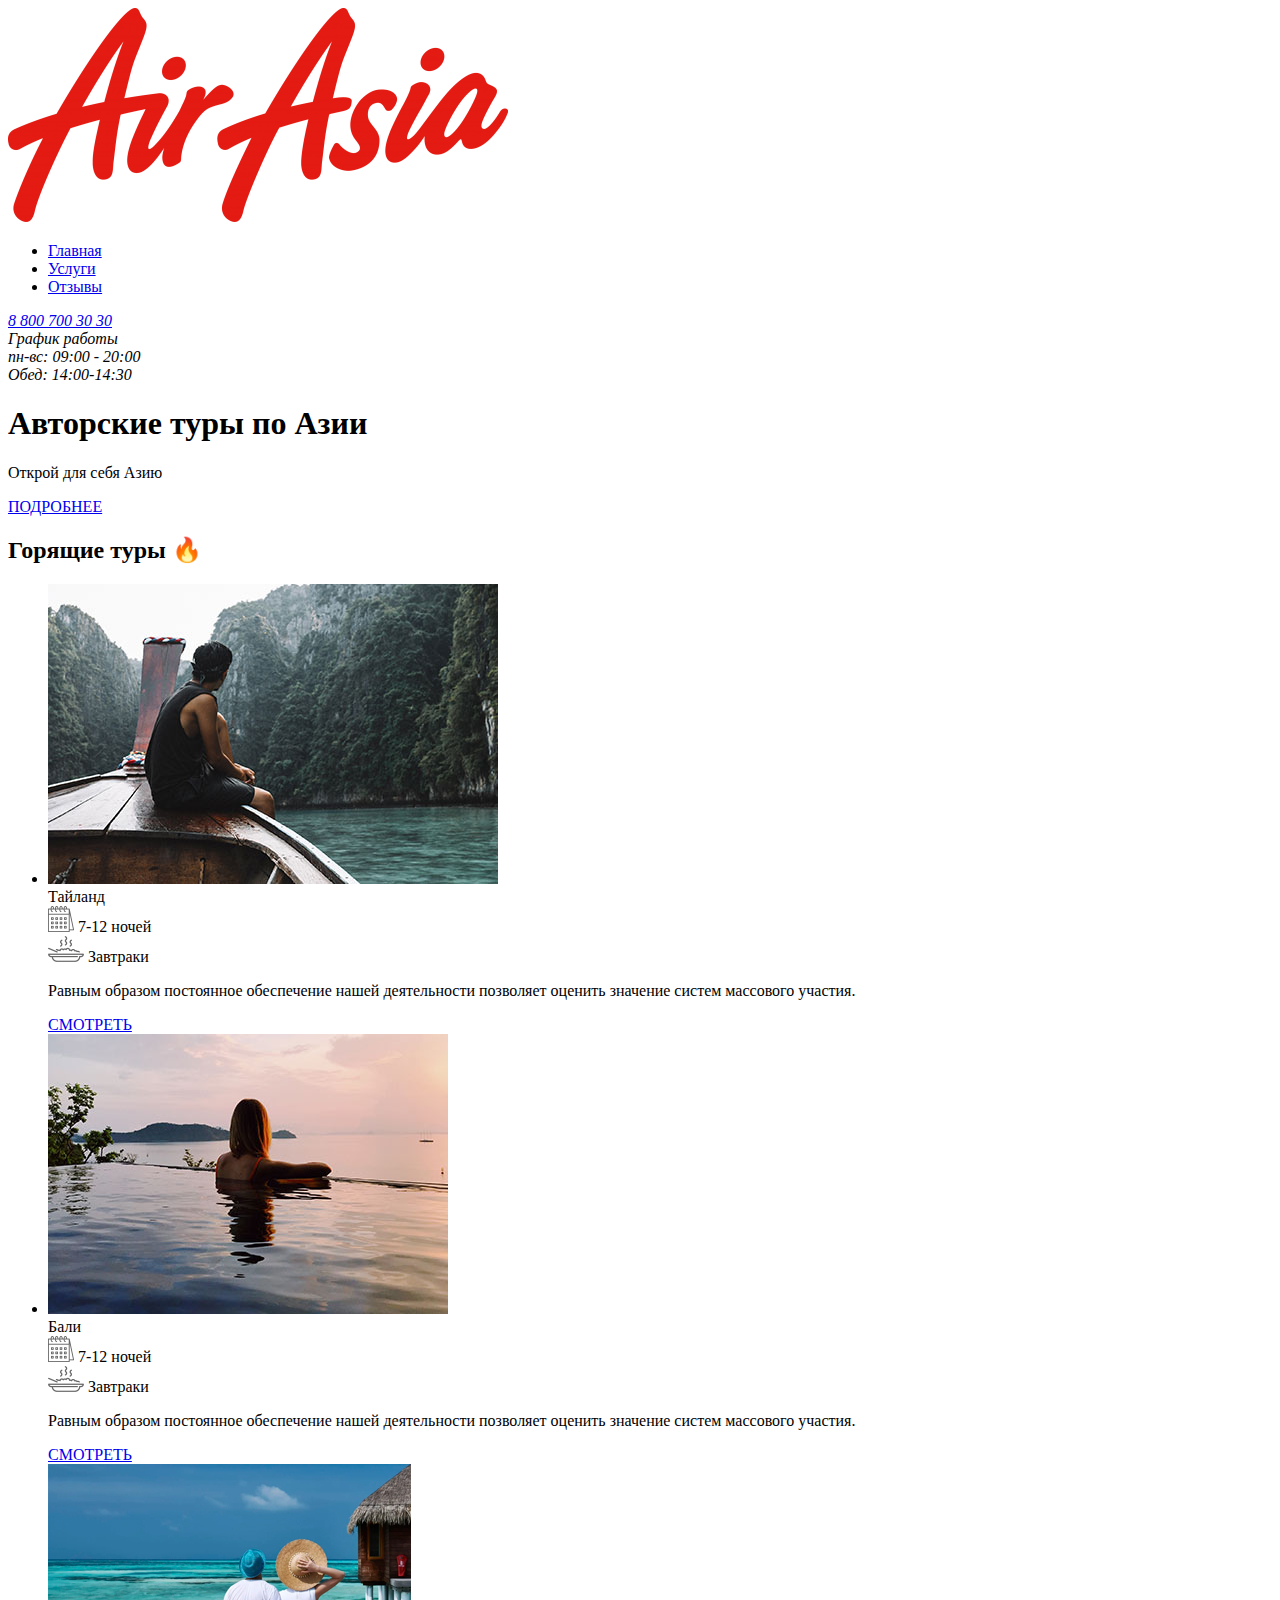
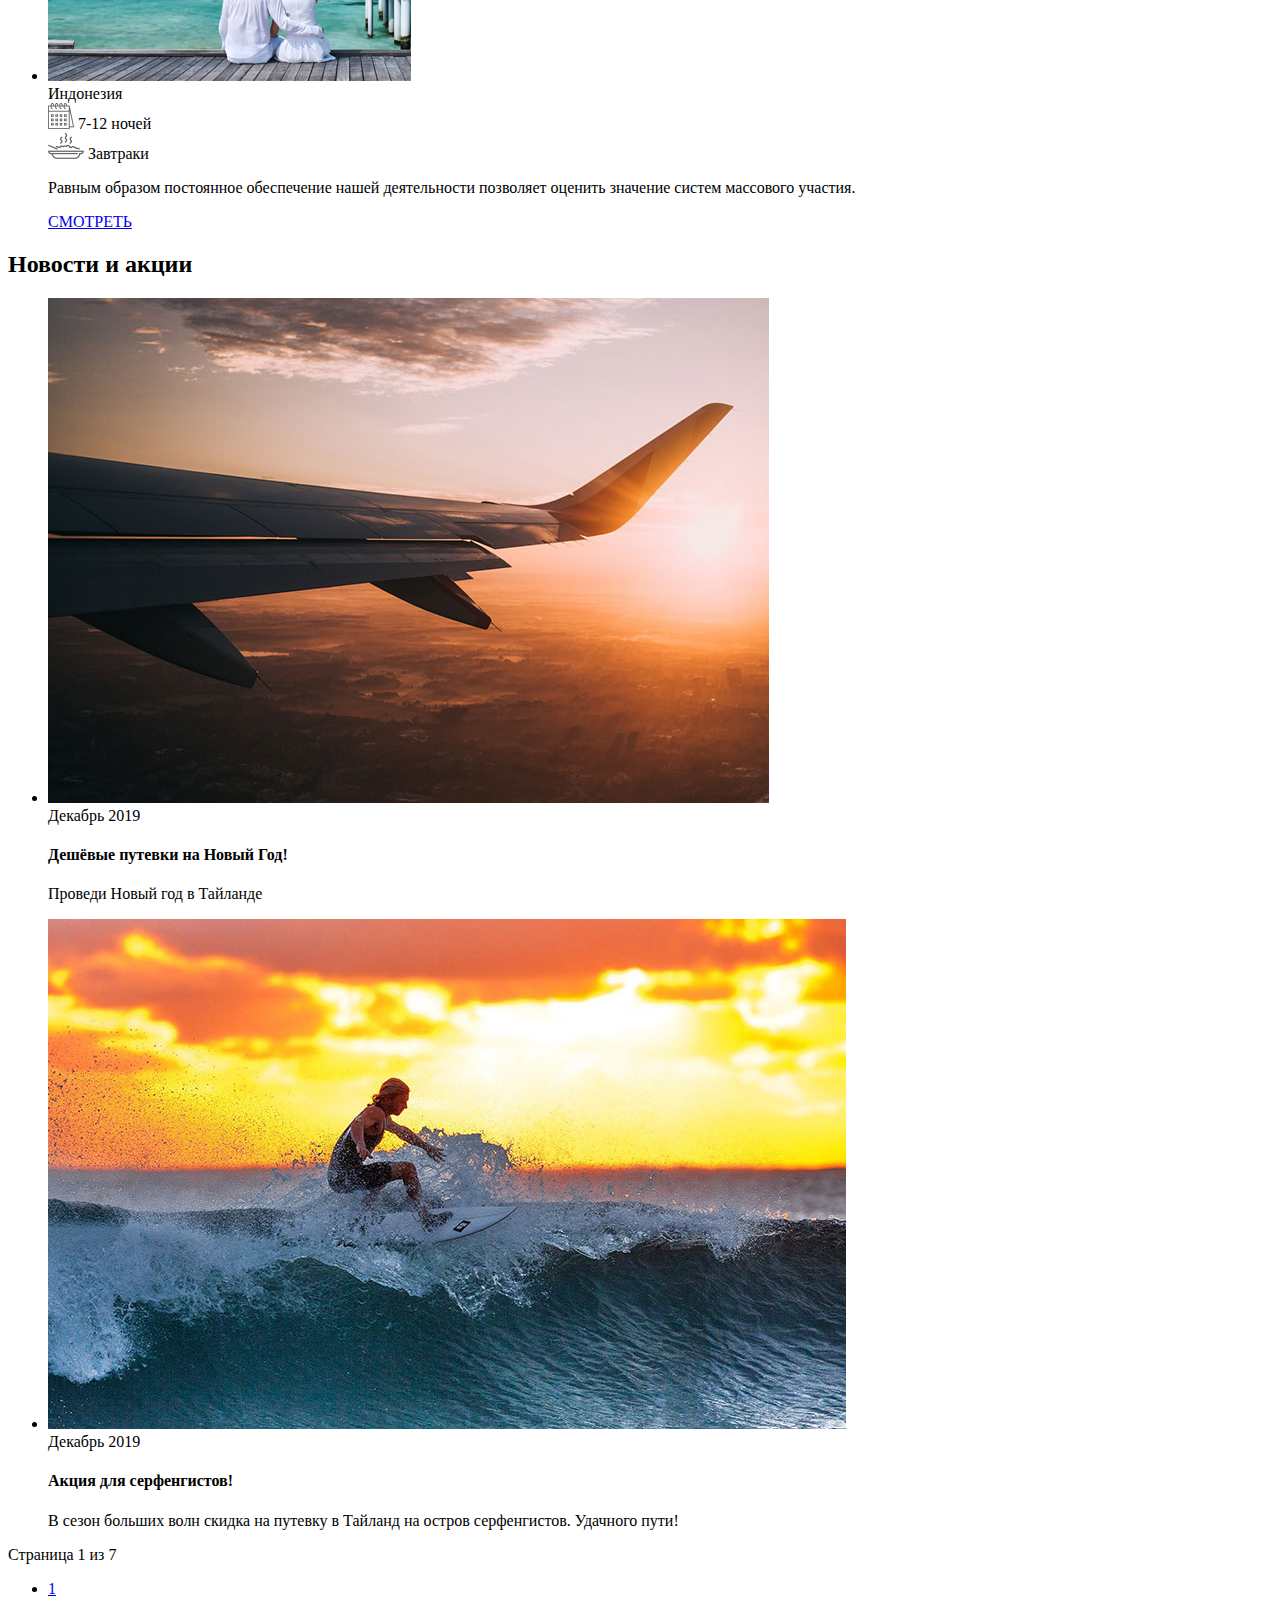
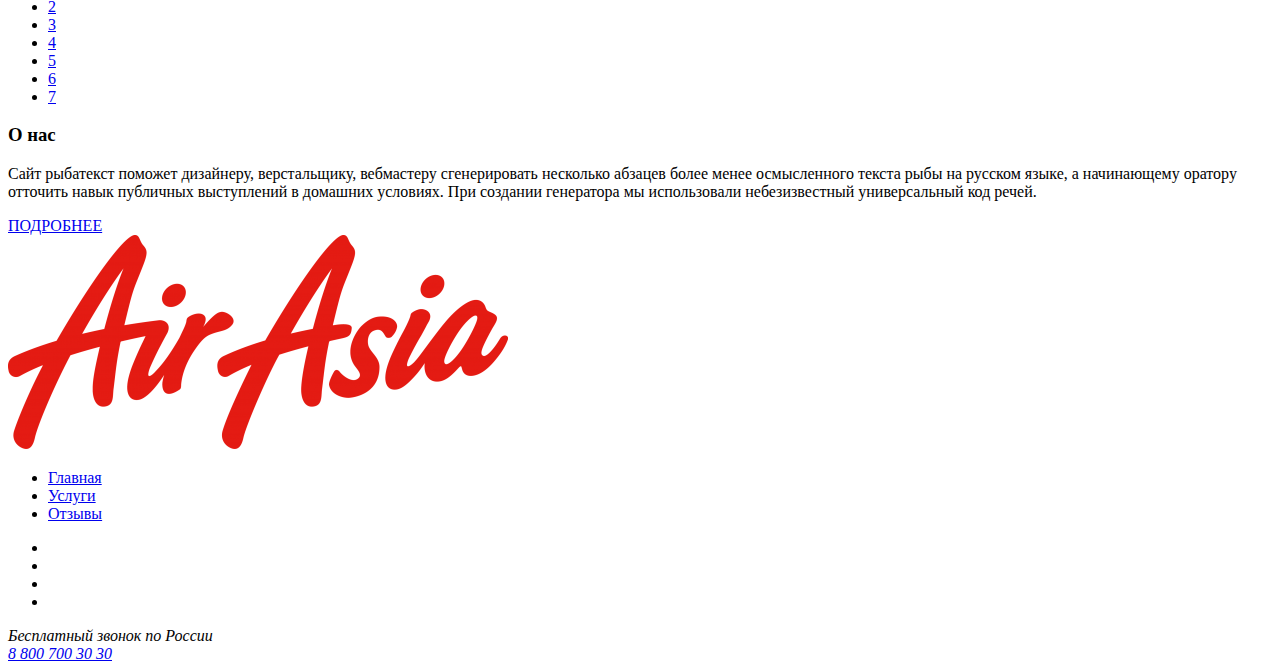
==== home.html @ acb0463f "Update and rename index.html to home.html" ====
<!DOCTYPE html>
<html lang="ru">
<head>
  <meta charset="UTF-8">
  <meta name="viewport" content="width=1200, initial-scale=1.0">
  <link rel="stylesheet" href="./layout/home.css">
  <title>Air Asia</title>
</head>
<body>
    <div class="wrapper">
      <div class="container">
        <header class="header">
          <div class="header__col">
            <a href="./home.html" class="logo">
            <img src="./images/Air_Asia-logo.png" alt="Air Asia logo" class="logo__pic">
          </a>
          <nav class="menu">
            <ul class="menu__list">
              <li class="menu__item menu__item--active"><a href="./home.html" class="menu__link">Главная</a></li>
              <li class="menu__item"><a href="./services.html" class="menu__link">Услуги</a></li>
              <li class="menu__item"><a href="./reviews.html" class="menu__link">Отзывы</a></li>
            </ul>
          </nav>
          </div>
          

          <div class="header__col header__col--align--right">
            <address class="contacts">
                        <a href="tel:+78007003030" class="contacts__phone">8 800 700 30 30</a>
                         <div class="hover__menu">
                          <div class="contacts__dropdown-title">График работы</div>
                          <div class="hover__hours">
                            <div class="hover__hours-triangle"></div>
                            <div class="hover__hours-content">
                              <div class="hours__top">пн-вс: 09:00 - 20:00</div>
                              <div class="hours__bottom">Обед: 14:00-14:30</div>
                            </div>
                          </div>
                          </div>
            </address>
           
           
          </div>
          
        </header>
        
      

        <div class="page-content">
          <div class="jumb__container">
              <div class="jumb">
                <div class="jumb__image">
                  <h1 class="jumb__image-title">Авторские туры по Азии</h1>
                  <p class="jumb__image-text">Открой для себя Азию</p>
                  <a href="#" class="btn">ПОДРОБНЕЕ</a>
                </div>
              </div>
            </div>
          </div>
            
            <main class="main-content">
            <div class="section">
              <section class="section__tours">
                <h2 class="section__title">Горящие туры &#128293;</h2>
                <ul class="tours__content">

                  <li class="tours__content-item tour">
                    <div class="tour__content-header">
                      <img src="./images/content/offers/river.jpg" alt="" class="tour__content-pic">
                    </div>
                    <div class="tour__wrapper">
                      <div class="tour__content-title">Тайланд</div>
                        <span class="tour__content-conditions">
                          <div class="tour__content-nights">
                            <span><img src="./images/icons/offers/calendar.png" alt="" class="tour__content-icon"></span>
                            <span class="tour__content-nights1">7-12 ночей</span>
                          </div>
                          <div class="tour__content-breakfast">
                            <span><img src="./images/icons/offers/meal.png" alt="" class="tour__content-icon"></span>
                            <span class="tour__content-breakfast1">Завтраки</span>
                          </div>
                        </span>
                        <p class="tour__content-description">
                          Равным образом постоянное обеспечение нашей деятельности позволяет оценить значение систем массового участия.                    </p>
                          <div class="tour__btn-wrapper">
                          <a href="#" class="tour__btn">СМОТРЕТЬ</a>
                          </div>
                        </div>
                    </li>

                    <li class="tours__content-item tour">
                      <div class="tour__content-header">
                        <img src="./images/content/offers/pool.jpg" alt="" class="tour__content-pic">
                      </div>
                      <div class="tour__wrapper">
                        <div class="tour__content-title">Бали</div>
                          <span class="tour__content-conditions">
                            <div class="tour__content-nights">
                              <span><img src="./images/icons/offers/calendar.png" alt="" class="tour__content-icon"></span>
                              <span class="tour__content-nights1">7-12 ночей</span>
                            </div>
                            <div class="tour__content-breakfast">
                              <span><img src="./images/icons/offers/meal.png" alt="" class="tour__content-icon"></span>
                              <span class="tour__content-breakfast1">Завтраки</span>
                            </div>
                          </span>
                          <p class="tour__content-description">
                            Равным образом постоянное обеспечение нашей деятельности позволяет оценить значение систем массового участия.                      </p>
                            <div class="tour__btn-wrapper">
                            <a href="#" class="tour__btn">СМОТРЕТЬ</a>
                            </div>
                        </div>
                      </li>

                      <li class="tours__content-item tour">
                        <div class="tour__content-header">
                        <img src="./images/content/offers/ocean.jpg" alt="" class="tour__content-pic">
                        </div>
                        <div class="tour__wrapper">
                          <div class="tour__content-title">Индонезия</div>
                            <span class="tour__content-conditions">
                              <div class="tour__content-nights">
                                <span><img src="./images/icons/offers/calendar.png" alt="" class="tour__content-icon"></span>
                                <span class="tour__content-nights1">7-12 ночей</span>
                              </div>
                              <div class="tour__content-breakfast">
                                <span><img src="./images/icons/offers/meal.png" alt="" class="tour__content-icon"></span>
                                <span class="tour__content-breakfast1">Завтраки</span>
                              </div>
                            </span>
                            <p class="tour__content-description">
                              Равным образом постоянное обеспечение нашей деятельности позволяет оценить значение систем массового участия.                        </p>
                            <div class="tour__btn-wrapper">
                              <a href="#" class="tour__btn">СМОТРЕТЬ</a>
                            </div>
                          </div>
                        </li>
                </ul>
              </section>

            
              <section class="section__news">
                <h2 class="section__title">Новости и акции</h2>
                <ul class="news__cards">
                  <li class="news-cards-item single-news">
                    <img src="./images/content/news/plain.jpg" alt="Airplane" class="news__cards-pic">
                    <div class="news__text">
                      <div class="news__cards-date">Декабрь 2019</div>
                      <h4 class="news__cards-title">Дешёвые путевки на Новый Год!</h4>
                      <p class="news__cards-text">Проведи Новый год в Тайланде</p>
                    </div>
                  </li>
                  <li class="news-cards-item single-news">
                    <img src="./images/content/news/surfer.jpg" alt="Surfer" class="news__cards-pic">
                    <div class="news__text">
                      <div class="news__cards-date">Декабрь 2019</div>
                      <h4 class="news__cards-title">Акция для серфенгистов!</h4>
                      <p class="news__cards-text">В сезон больших волн скидка на путевку в Тайланд на остров серфенгистов. Удачного пути!</p>
                    </div>
                  </li>
                </ul>
              </section>

              <div class="paginator">
                <div class="paginator__display">Страница 1 из 7</div>
                <ul class="paginator__list">
                  <li class="paginator__item paginator__item--active"><a href="#" class="paginator__link">1</a></li>
                  <li class="paginator__item"><a href="#" class="paginator__link">2</a></li>
                  <li class="paginator__item"><a href="#" class="paginator__link">3</a></li>
                  <li class="paginator__item"><a href="#" class="paginator__link">4</a></li>
                  <li class="paginator__item"><a href="#" class="paginator__link">5</a></li>
                  <li class="paginator__item"><a href="#" class="paginator__link">6</a></li>
                  <li class="paginator__item"><a href="#" class="paginator__link">7</a></li>
                </ul>
              </div>
            
            <section class="section__about">
              <div class="about">
                <div class="about__main">
                  <h3 class="about__main-title">О нас</h3>
                  <p class="about__main-text">
                    Сайт рыбатекст поможет дизайнеру, верстальщику, вебмастеру сгенерировать несколько абзацев более менее осмысленного текста рыбы на русском языке, а начинающему оратору отточить навык публичных выступлений в домашних условиях. При создании генератора мы использовали небезизвестный универсальный код речей.
                  </p>
                  <a href="#" class="btn">ПОДРОБНЕЕ</a>
                </div>
              </div>
            </section>
          </div>
        </main>
        </div>
        </div>

      <div class="container footer__container">
        <div class="footer__frame">
        <footer class="footer">
              <div class="footer__col">
                <a href="./home.html" class="footer__logo logo">
                  <img src="./images/Air_Asia-logo.png" alt="" class="logo__pic">
                </a>
                <nav class="footer__menu">
                  <ul class="menu__list">
                    <li class="menu__item"><a href="./home.html" class="menu__link">Главная</a></li>
                    <li class="menu__item"><a href="./services.html" class="menu__link">Услуги</a></li>
                    <li class="menu__item"><a href="./reviews.html" class="menu__link">Отзывы</a></li>
                  </ul>
                </nav>
              </div>
                
              <div class="footer__col footer__col--align--right">
                <div class="footer__social">
                  <ul>
                  <li class="social__item social__item-telegram"><a href="#" class="social__link"></a></li>
                  <li class="social__item social__item-vk"><a href="#" class="social__link"></a></li>
                  <li class="social__item social__item-facebook"><a href="#" class="social__link"></a></li>
                  <li class="social__item social__item-instagram"><a href="#" class="social__link"></a></li>
                  </ul>
                </div>

                <address class="footer__contacts contacts">
                  <div class="contacts__text footer__contacts-text">Бесплатный звонок по России</div>
                  <a href="tel:+78007003030" class="contacts__phone">8 800 700 30 30</a>
                </address> 
              </div>
              </div>
                
        </footer>
      </div>
    </div>
    </div>
  

</body>
</html>
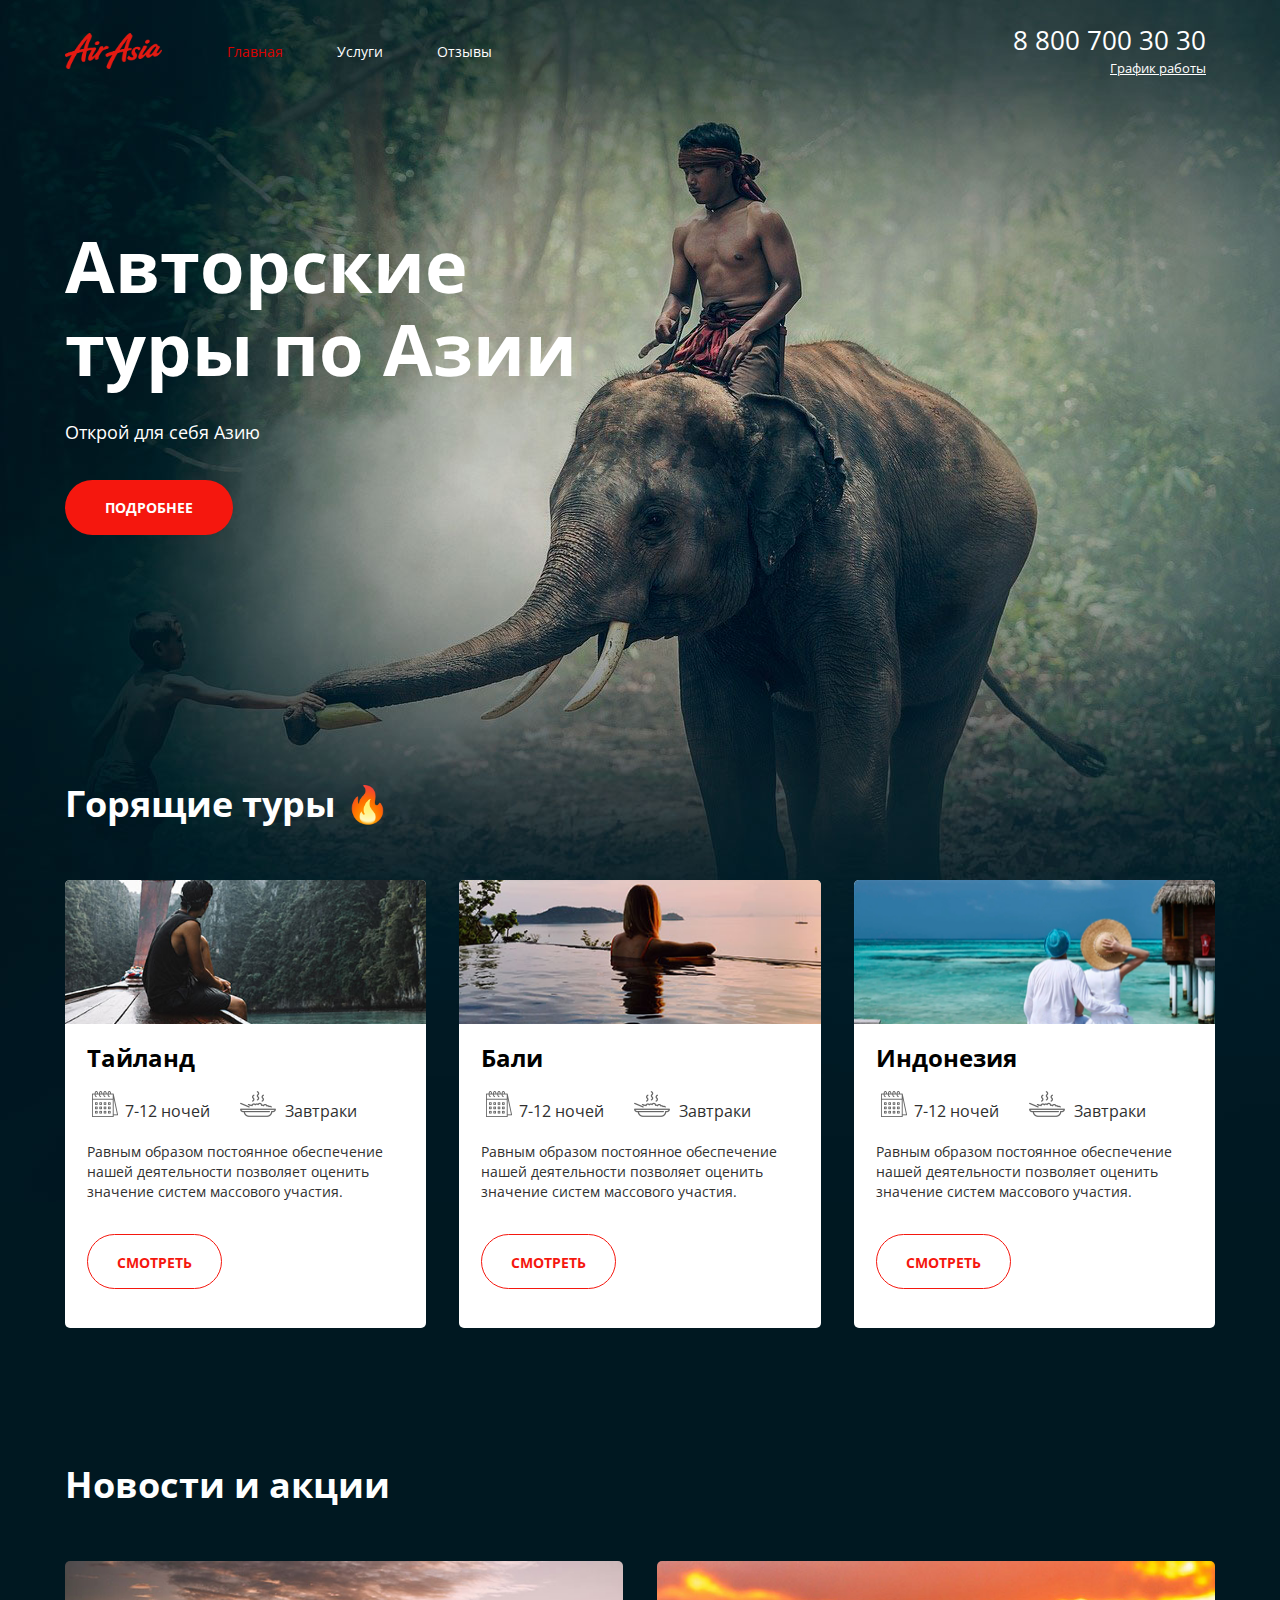
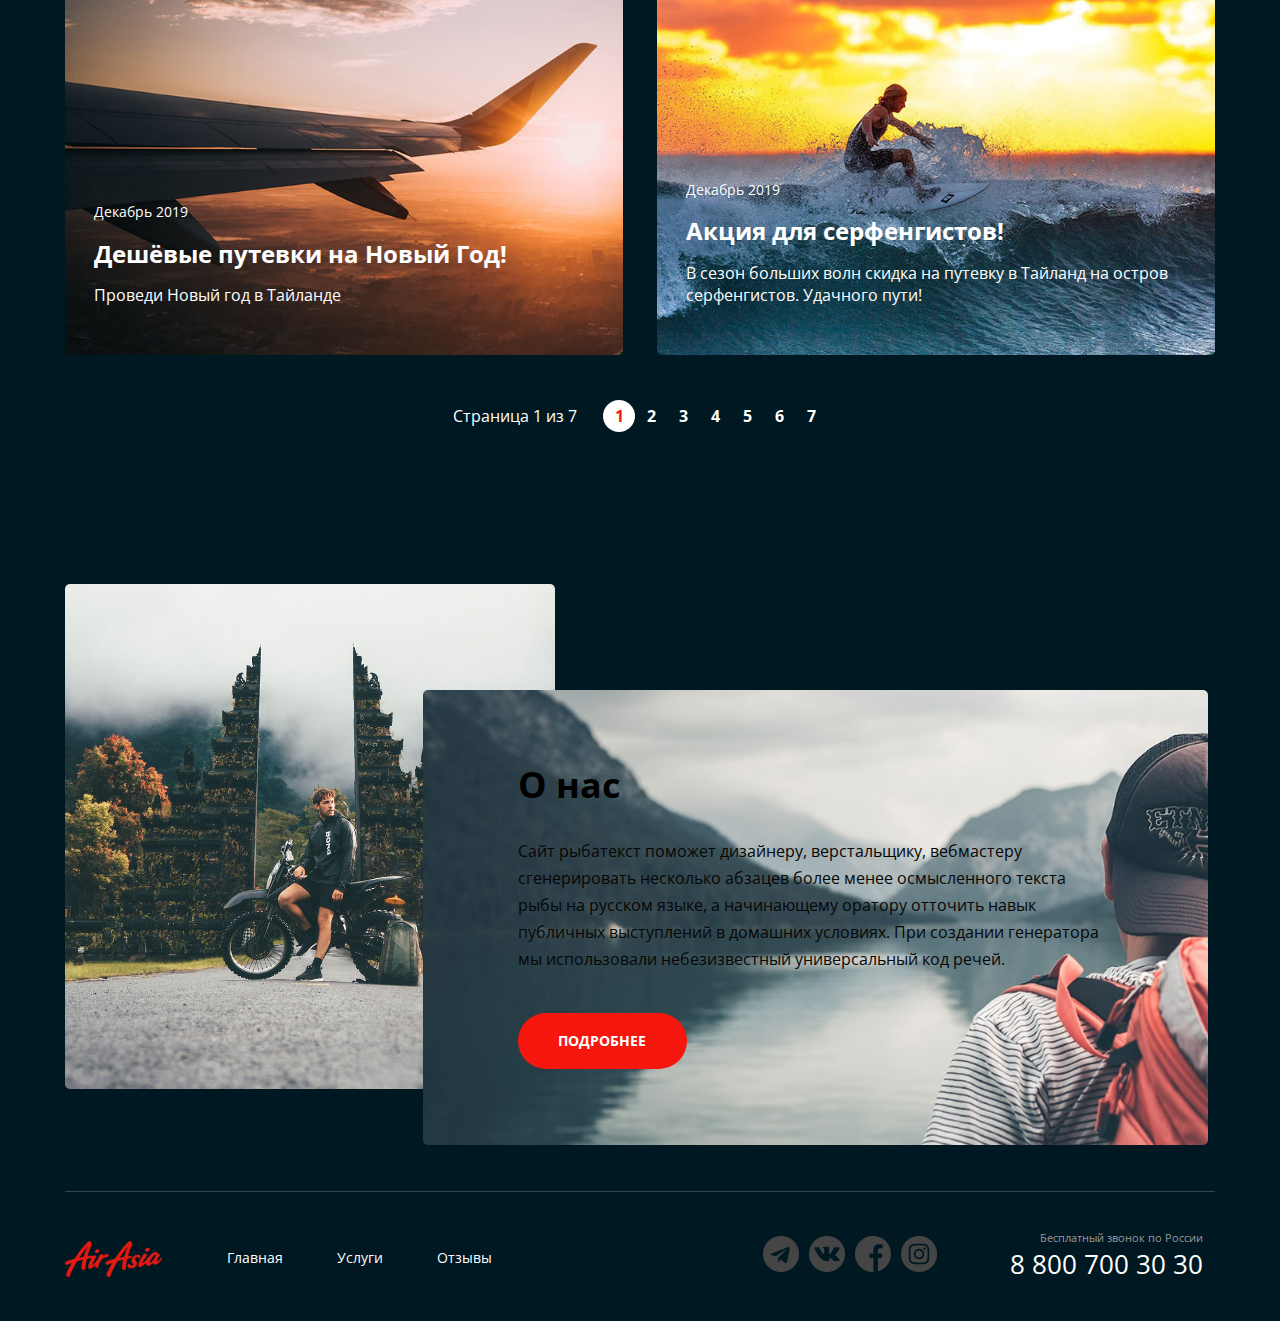
==== commit 574085a2: "Update home.html" ====
--- a/home.html
+++ b/home.html
@@ -4,7 +4,7 @@
   <meta charset="UTF-8">
   <meta name="viewport" content="width=1200, initial-scale=1.0">
   <link rel="stylesheet" href="./layout/home.css">
-  <title>Air Asia</title>
+  <title>Air Asia | Home page</title>
 </head>
 <body>
     <div class="wrapper">
@@ -207,14 +207,12 @@
               </div>
                 
               <div class="footer__col footer__col--align--right">
-                <div class="footer__social">
-                  <ul>
+                <ul class="footer__social">
                   <li class="social__item social__item-telegram"><a href="#" class="social__link"></a></li>
                   <li class="social__item social__item-vk"><a href="#" class="social__link"></a></li>
                   <li class="social__item social__item-facebook"><a href="#" class="social__link"></a></li>
                   <li class="social__item social__item-instagram"><a href="#" class="social__link"></a></li>
-                  </ul>
-                </div>
+                </ul>
 
                 <address class="footer__contacts contacts">
                   <div class="contacts__text footer__contacts-text">Бесплатный звонок по России</div>
--- a/layout/home.css
+++ b/layout/home.css
@@ -0,0 +1,35 @@
+@import url("./main.css");
+@import url("./header.css");
+@import url("./jumbIndex.css");
+@import url("./tours.css");
+@import url("./news.css");
+@import url("./paginator.css");
+@import url("./about.css");
+@import url("./footer.css");
+@import url("./section.css");
+@import url("./btn.css");
+
+.wrapper {
+  background: url("../images/bg/hero.jpg") center top no-repeat, url("./images/bg/bottom-pic.jpg") right bottom no-repeat;
+}
+
+body {
+  font-family: 'Open Sans', sans-serif;
+  color: #FFFFFF;
+  font-size: 16px;
+  line-height: 1.42;
+  background: #001821;
+  -webkit-font-smoothing: antialiased;
+  -moz-osx-font-smoothing: grayscale;
+  margin: 0;
+}
+
+.page-content {
+  margin-top: 30px;
+  height: 45%;
+  margin-bottom: 9px;
+}
+
+.paginator {
+  margin-bottom: 152px;
+}
